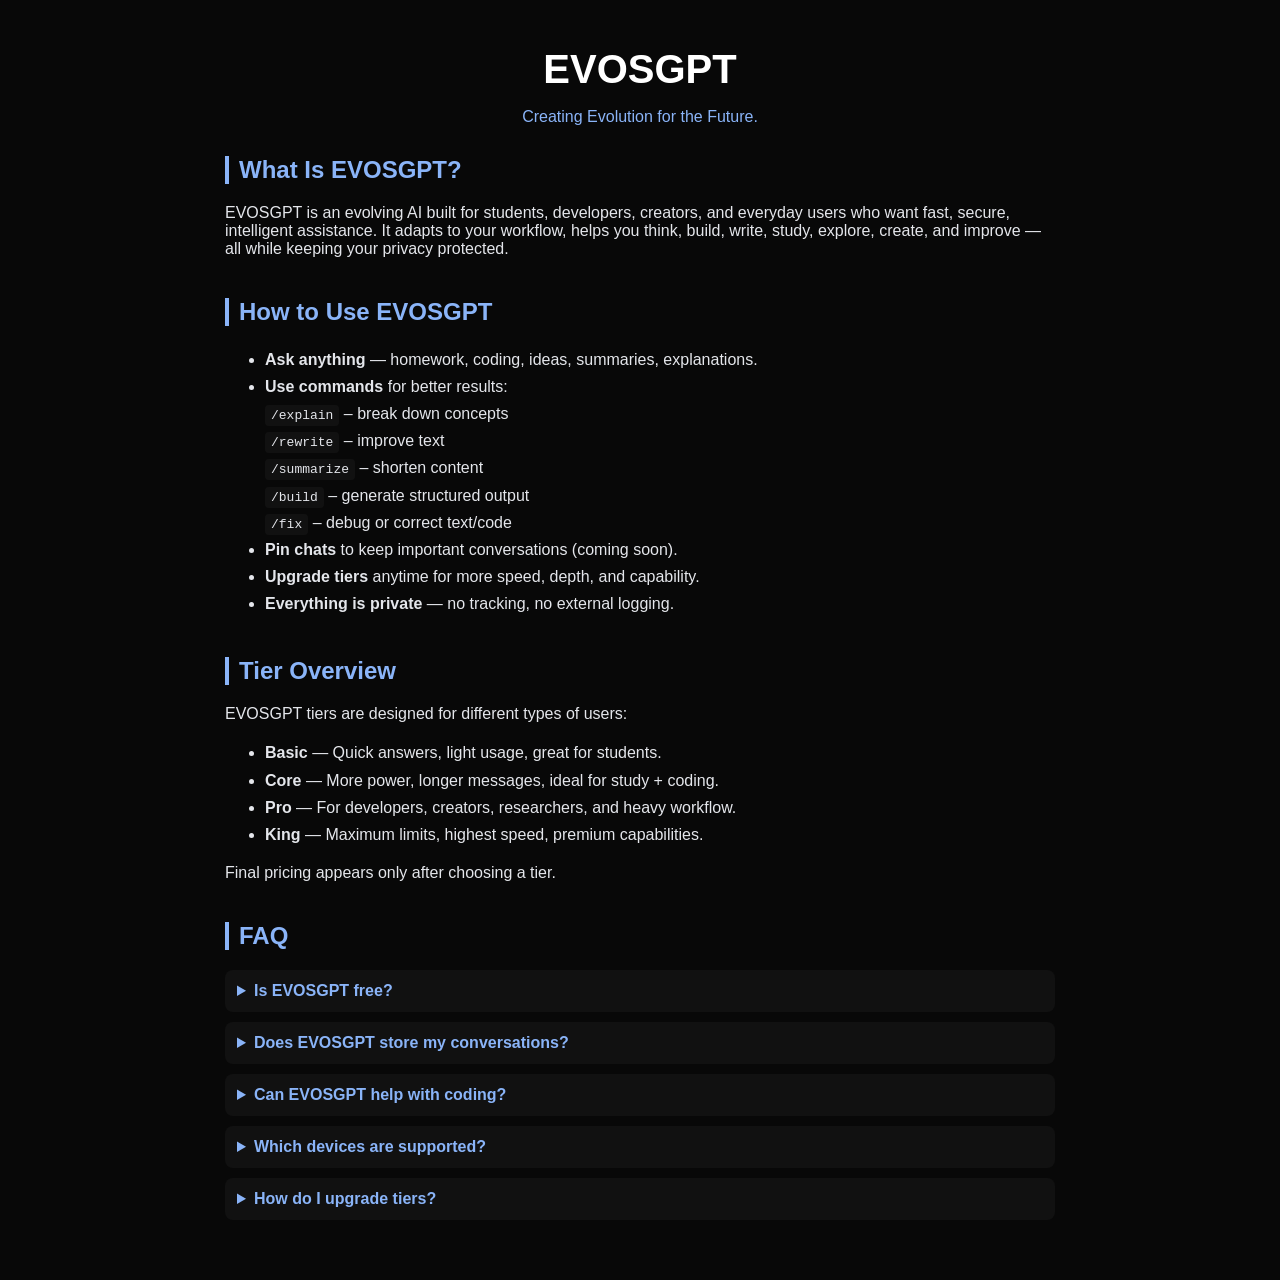
==== templates/about.html @ da82fbae "Create about.html" ====
<!DOCTYPE html>
<html lang="en">
<head>
    <meta charset="UTF-8" />
    <meta name="viewport" content="width=device-width, initial-scale=1.0" />
    <title>About EVOSGPT</title>

    <style>
        body {
            font-family: Arial, sans-serif;
            background: #080808;
            color: #e4e6eb;
            margin: 0;
            padding: 20px;
        }

        .container {
            max-width: 830px;
            margin: auto;
        }

        h1 {
            text-align: center;
            font-size: 40px;
            margin-bottom: 5px;
            color: #ffffff;
        }

        .tagline {
            text-align: center;
            font-size: 16px;
            color: #8ab4f8;
            margin-bottom: 30px;
        }

        section {
            margin-bottom: 40px;
        }

        h2 {
            color: #8ab4f8;
            border-left: 4px solid #8ab4f8;
            padding-left: 10px;
        }

        ul {
            margin-top: 10px;
            line-height: 1.7;
        }

        code {
            background: #111;
            padding: 3px 6px;
            border-radius: 4px;
        }

        details {
            background: #111;
            padding: 12px;
            margin-top: 10px;
            border-radius: 8px;
        }

        summary {
            cursor: pointer;
            font-weight: bold;
            color: #8ab4f8;
        }
    </style>
</head>

<body>
    <div class="container">
        <h1>EVOSGPT</h1>
        <p class="tagline">Creating Evolution for the Future.</p>

        <section>
            <h2>What Is EVOSGPT?</h2>
            <p>
                EVOSGPT is an evolving AI built for students, developers, creators, 
                and everyday users who want fast, secure, intelligent assistance. 
                It adapts to your workflow, helps you think, build, write, study, 
                explore, create, and improve — all while keeping your privacy protected.
            </p>
        </section>

        <section>
            <h2>How to Use EVOSGPT</h2>
            <ul>
                <li><strong>Ask anything</strong> — homework, coding, ideas, summaries, explanations.</li>
                <li><strong>Use commands</strong> for better results:  
                    <br><code>/explain</code> – break down concepts  
                    <br><code>/rewrite</code> – improve text  
                    <br><code>/summarize</code> – shorten content  
                    <br><code>/build</code> – generate structured output  
                    <br><code>/fix</code> – debug or correct text/code</li>
                <li><strong>Pin chats</strong> to keep important conversations (coming soon).</li>
                <li><strong>Upgrade tiers</strong> anytime for more speed, depth, and capability.</li>
                <li><strong>Everything is private</strong> — no tracking, no external logging.</li>
            </ul>
        </section>

        <section>
            <h2>Tier Overview</h2>
            <p>EVOSGPT tiers are designed for different types of users:</p>
            <ul>
                <li><strong>Basic</strong> — Quick answers, light usage, great for students.</li>
                <li><strong>Core</strong> — More power, longer messages, ideal for study + coding.</li>
                <li><strong>Pro</strong> — For developers, creators, researchers, and heavy workflow.</li>
                <li><strong>King</strong> — Maximum limits, highest speed, premium capabilities.</li>
            </ul>
            <p>Final pricing appears only after choosing a tier.</p>
        </section>

        <section>
            <h2>FAQ</h2>

            <details>
                <summary>Is EVOSGPT free?</summary>
                <p>Yes — Basic tier is free. Core, Pro, and King unlock more power and speed.</p>
            </details>

            <details>
                <summary>Does EVOSGPT store my conversations?</summary>
                <p>No. Your chats are not shared, tracked, or sold. Privacy is built in.</p>
            </details>

            <details>
                <summary>Can EVOSGPT help with coding?</summary>
                <p>Yes. EVOSGPT can explain code, debug, write scripts, and guide your development.</p>
            </details>

            <details>
                <summary>Which devices are supported?</summary>
                <p>EVOSGPT works on Android, iOS, Windows, Mac, and all major browsers.</p>
            </details>

            <details>
                <summary>How do I upgrade tiers?</summary>
                <p>Open the sidebar → choose a tier → click Upgrade → see pricing.</p>
            </details>

        </section>
    </div>
</body>
</html>
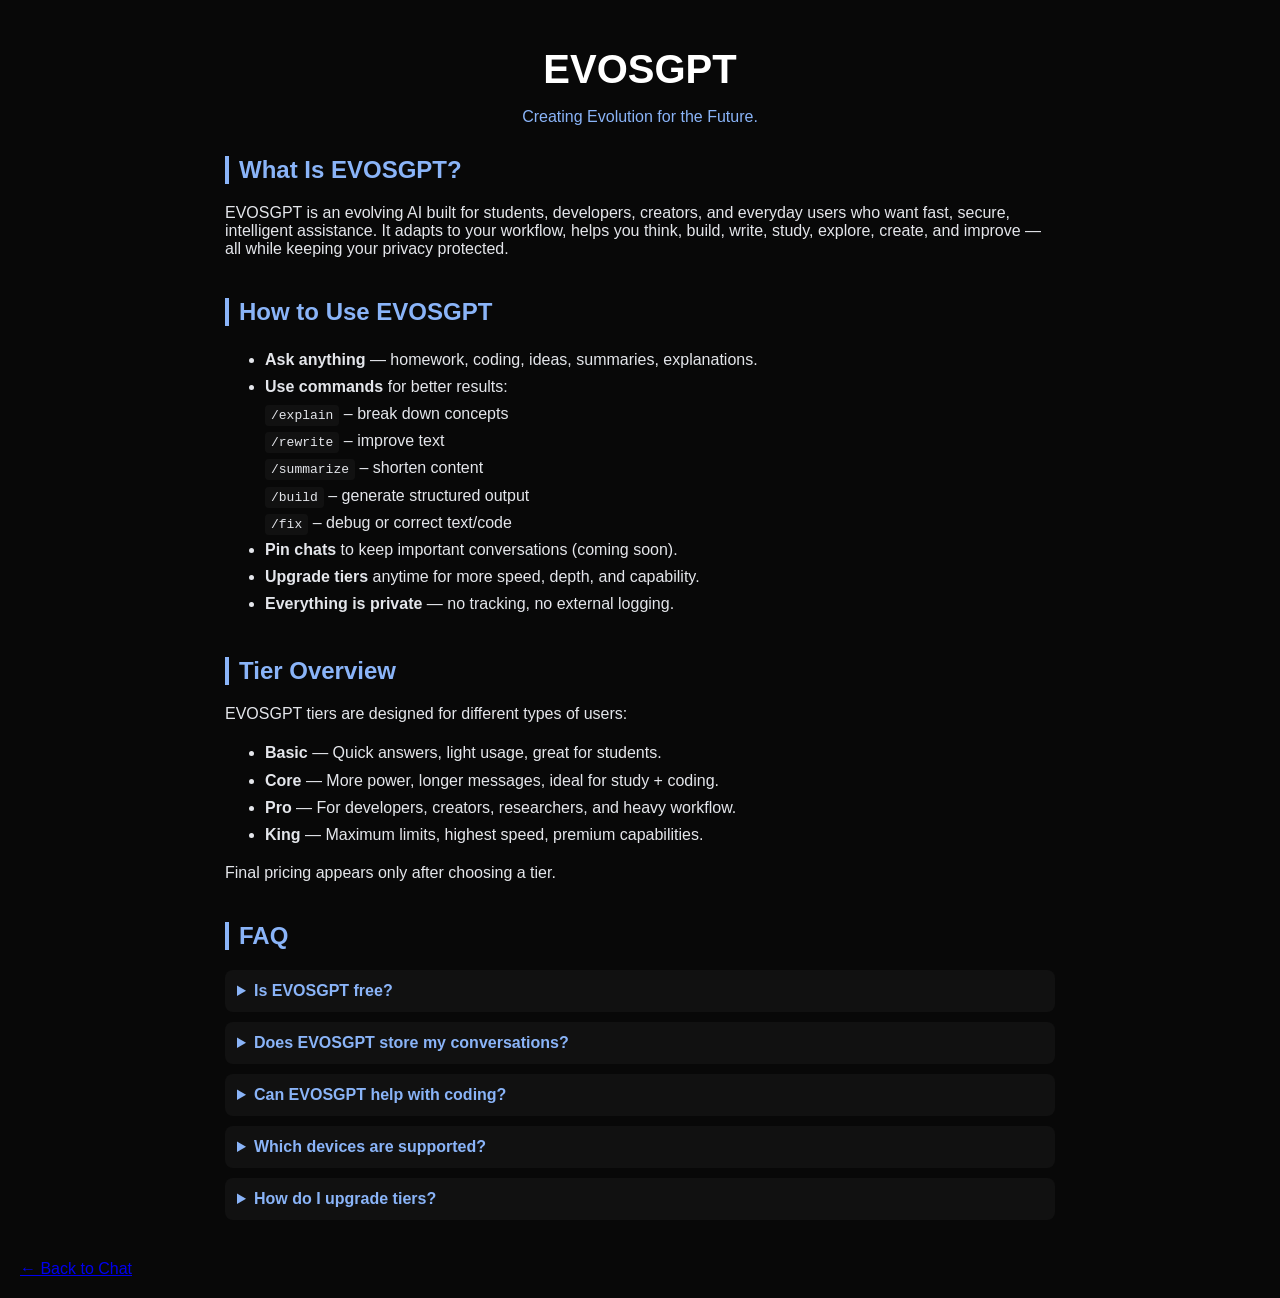
==== commit 32c4fe97: "Add 'Back to Chat' link in about.html" ====
--- a/templates/about.html
+++ b/templates/about.html
@@ -142,5 +142,7 @@
 
         </section>
     </div>
+
+    <a href="/">← Back to Chat</a>
 </body>
 </html>
